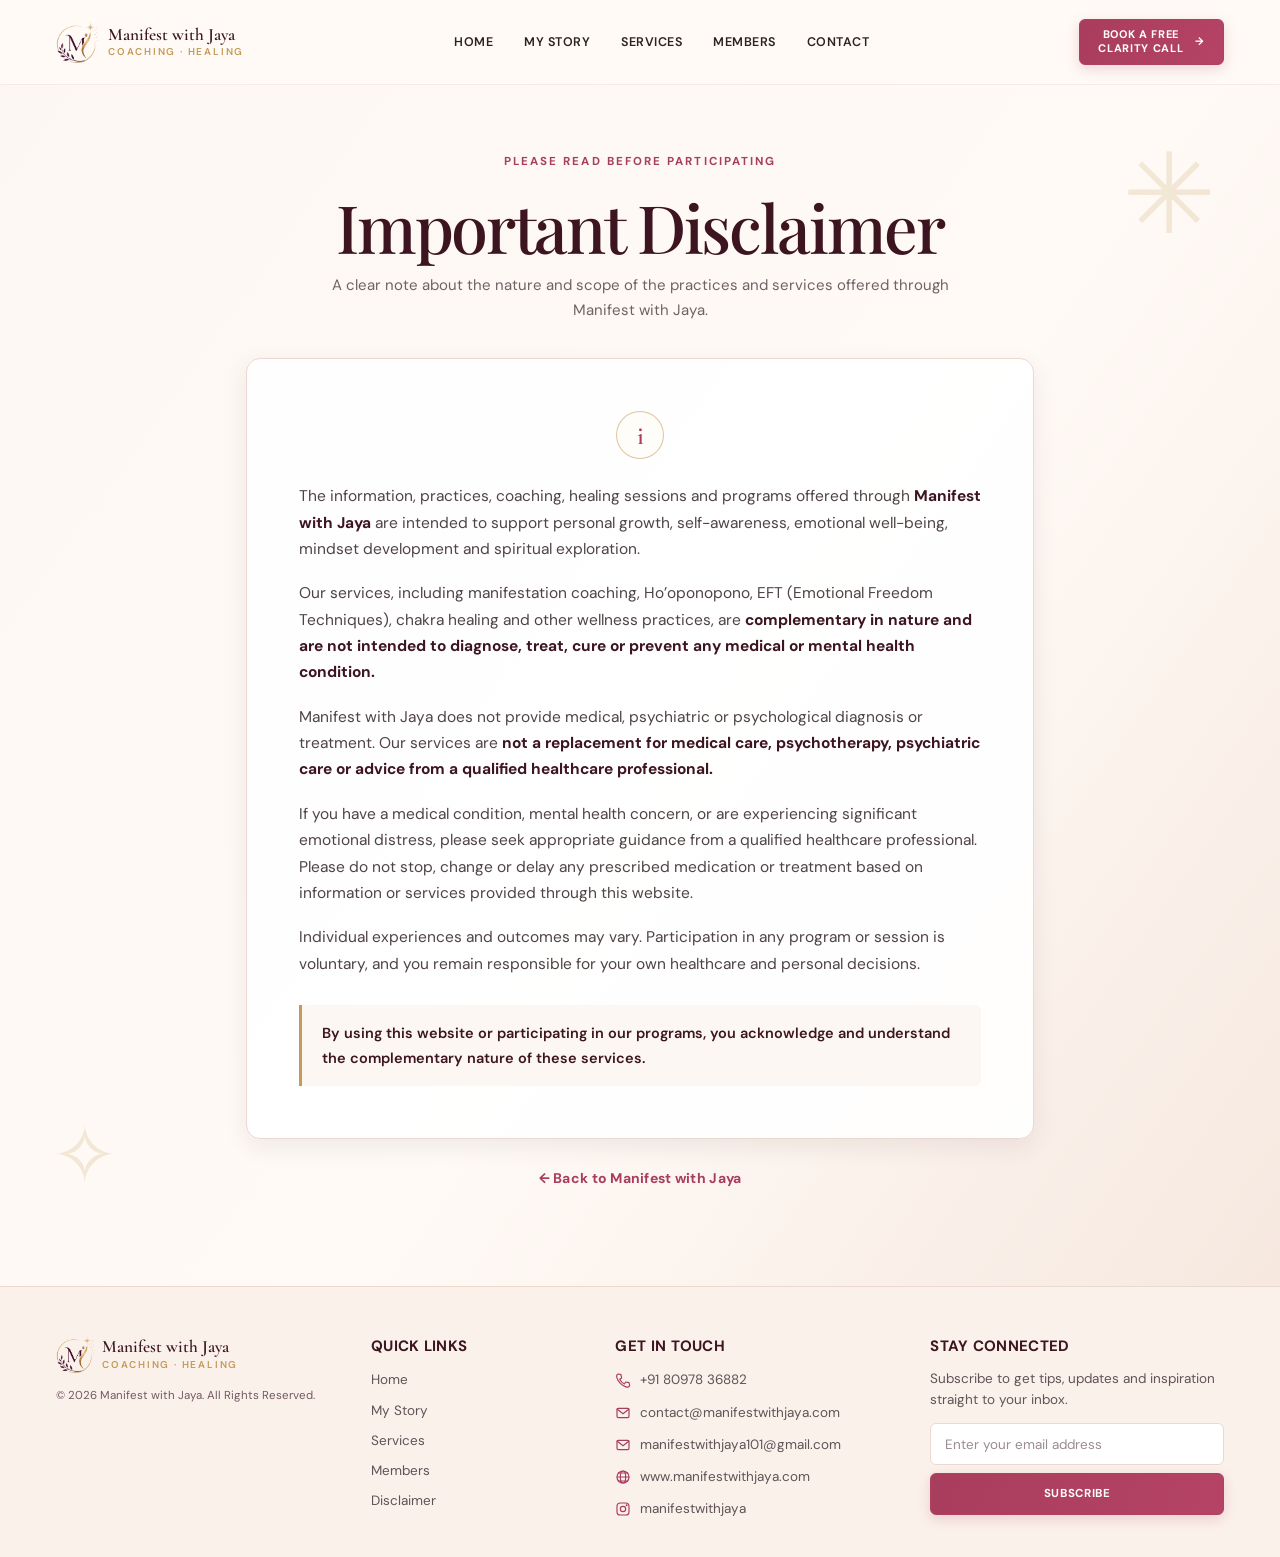
==== disclaimer.html @ cf41a4f6 "initial commit" ====
<!DOCTYPE html>
<html lang="en">
<head>
    <meta charset="UTF-8">
    <meta name="viewport" content="width=device-width, initial-scale=1">
    <meta name="theme-color" content="#a93d5d">
    <meta name="description" content="Important information about the complementary nature of coaching, healing sessions, wellness practices and programs offered through Manifest with Jaya.">
    <title>Important Disclaimer | Manifest with Jaya</title>
    <link rel="preconnect" href="https://fonts.googleapis.com">
    <link rel="preconnect" href="https://fonts.gstatic.com" crossorigin>
    <link href="https://fonts.googleapis.com/css2?family=Allura&family=Cormorant+Garamond:wght@500;600;700&family=DM+Sans:wght@400;500;600;700&family=Playfair+Display:wght@400;500;600&display=swap" rel="stylesheet">
    <link href="https://cdn.jsdelivr.net/npm/bootstrap@5.3.3/dist/css/bootstrap.min.css" rel="stylesheet">
    <link rel="stylesheet" href="./site-shared.css">
    <link rel="stylesheet" href="./disclaimer.css">
    <script src="https://cdn.jsdelivr.net/npm/bootstrap@5.3.3/dist/js/bootstrap.bundle.min.js" defer></script>
    <script src="./site-shared.js" defer></script>
</head>
<body>
    <a class="skip-link" href="#main-content">Skip to main content</a>
    <header class="site-header is-fixed" id="site-header">
        <div class="site-container header-inner">
            <a class="brand" href="index.html#home" aria-label="Manifest with Jaya — home">
                <img class="brand-logo" src="./assets/manifest-logo-mark.webp" alt="" width="42" height="42">
                <span class="brand-name">Manifest with Jaya<small>Coaching · Healing</small></span>
            </a>
            <button class="nav-toggle" type="button" aria-label="Toggle navigation" aria-expanded="false" aria-controls="site-navigation">
                <span class="nav-toggle-bar"></span>
                <span class="nav-toggle-bar"></span>
                <span class="nav-toggle-bar"></span>
            </button>
            <nav class="site-navigation" id="site-navigation" aria-label="Main navigation">
                <ul class="nav-list">
                    <li><a class="nav-link" href="index.html">Home</a></li>
                    <li><a class="nav-link" href="story.html">My Story</a></li>
                    <li><a class="nav-link" href="services.html">Services</a></li>
                    <li><a class="nav-link" href="members.html">Members</a></li>
                    <li><a class="nav-link" href="#contact">Contact</a></li>
                </ul>
            </nav>
            <button class="button button-primary header-cta" type="button" data-book="clarity">Book a free<br>clarity call <span class="cta-arrow" aria-hidden="true">→</span></button>
        </div>
    </header>

    <main id="main-content">
        <section class="disclaimer-hero" aria-labelledby="disclaimer-title">
            <div class="site-container disclaimer-layout">
                <div class="disclaimer-heading">
                    <span class="eyebrow">Please read before participating</span>
                    <h1 id="disclaimer-title">Important Disclaimer</h1>
                    <p>A clear note about the nature and scope of the practices and services offered through Manifest with Jaya.</p>
                </div>

                <article class="disclaimer-card">
                    <div class="disclaimer-mark" aria-hidden="true">i</div>
                    <p>The information, practices, coaching, healing sessions and programs offered through <strong>Manifest with Jaya</strong> are intended to support personal growth, self-awareness, emotional well-being, mindset development and spiritual exploration.</p>

                    <p>Our services, including manifestation coaching, Ho’oponopono, EFT (Emotional Freedom Techniques), chakra healing and other wellness practices, are <strong>complementary in nature and are not intended to diagnose, treat, cure or prevent any medical or mental health condition.</strong></p>

                    <p>Manifest with Jaya does not provide medical, psychiatric or psychological diagnosis or treatment. Our services are <strong>not a replacement for medical care, psychotherapy, psychiatric care or advice from a qualified healthcare professional.</strong></p>

                    <p>If you have a medical condition, mental health concern, or are experiencing significant emotional distress, please seek appropriate guidance from a qualified healthcare professional. Please do not stop, change or delay any prescribed medication or treatment based on information or services provided through this website.</p>

                    <p>Individual experiences and outcomes may vary. Participation in any program or session is voluntary, and you remain responsible for your own healthcare and personal decisions.</p>

                    <p class="disclaimer-acknowledgement">By using this website or participating in our programs, you acknowledge and understand the complementary nature of these services.</p>
                </article>

                <a class="disclaimer-back" href="index.html#home">← Back to Manifest with Jaya</a>
            </div>
            <span class="disclaimer-flourish disclaimer-flourish-one" aria-hidden="true">✳</span>
            <span class="disclaimer-flourish disclaimer-flourish-two" aria-hidden="true">✧</span>
        </section>
    </main>

    <footer class="site-footer" id="contact">
        <div class="site-container footer-grid">
            <div class="footer-brand">
                <a class="footer-logo" href="index.html#home" aria-label="Manifest with Jaya — back to home">
                    <img class="brand-logo" src="./assets/manifest-logo-mark.webp" alt="" width="42" height="42" loading="lazy">
                    <span class="brand-name">Manifest with Jaya<small>Coaching · Healing</small></span>
                </a>
                <p class="copyright">© 2026 Manifest with Jaya. All Rights Reserved.</p>
            </div>
            <nav aria-label="Footer navigation">
                <h2>Quick Links</h2>
                <ul class="footer-links">
                    <li><a href="index.html">Home</a></li>
                    <li><a href="story.html">My Story</a></li>
                    <li><a href="services.html">Services</a></li>
                    <li><a href="members.html">Members</a></li>
                    <li><a href="disclaimer.html">Disclaimer</a></li>
                </ul>
            </nav>
            <div>
                <h2>Get in Touch</h2>
                <ul class="footer-contact">
                    <li><svg class="icon" aria-hidden="true" viewBox="0 0 24 24"><path d="m5 3 4 1 1 5-3 2c2 4 3 5 7 7l2-3 5 1 1 4c-1 5-9 2-14-3S0 4 5 3Z"/></svg><a href="tel:+918097836882">+91 80978 36882</a></li>
                    <li><svg class="icon" aria-hidden="true" viewBox="0 0 24 24"><rect x="3" y="5" width="18" height="14" rx="2"/><path d="m3 6 9 7 9-7"/></svg><a href="mailto:contact@manifestwithjaya.com">contact@manifestwithjaya.com</a></li>
                    <li><svg class="icon" aria-hidden="true" viewBox="0 0 24 24"><rect x="3" y="5" width="18" height="14" rx="2"/><path d="m3 6 9 7 9-7"/></svg><a href="mailto:manifestwithjaya101@gmail.com">manifestwithjaya101@gmail.com</a></li>
                    <li><svg class="icon" aria-hidden="true" viewBox="0 0 24 24"><circle cx="12" cy="12" r="9"/><ellipse cx="12" cy="12" rx="4" ry="9"/><path d="M3 12h18M5 6h14M5 18h14"/></svg><a href="https://manifestwithjaya.com" target="_blank" rel="noopener noreferrer">www.manifestwithjaya.com</a></li>
                    <li><svg class="icon" aria-hidden="true" viewBox="0 0 24 24"><rect x="3" y="3" width="18" height="18" rx="5"/><circle cx="12" cy="12" r="4"/><path d="M17.5 6.5h.01" stroke-width="3"/></svg><a href="https://www.instagram.com/manifestwithjaya/" target="_blank" rel="noopener noreferrer">manifestwithjaya</a></li>
                </ul>
            </div>
            <div class="footer-newsletter">
                <h2>Stay Connected</h2>
                <div class="newsletter-layout">
                    <p>Subscribe to get tips, updates and inspiration straight to your inbox.</p>
                    <form class="newsletter-form" id="newsletter-form">
                        <label class="visually-hidden" for="newsletter-email">Your email address</label>
                        <input type="email" id="newsletter-email" name="email" placeholder="Enter your email address" autocomplete="email" required aria-describedby="newsletter-feedback">
                        <button class="button button-primary" type="submit">Subscribe</button>
                    </form>
                    <p class="newsletter-feedback" id="newsletter-feedback" role="status" hidden></p>
                </div>
            </div>
        </div>
    </footer>

    <!-- ================================================================
         BOOKING MODAL
         ================================================================ -->
    <div class="modal fade" id="bookingModal" tabindex="-1" aria-labelledby="booking-title" aria-hidden="true">
        <div class="modal-dialog modal-dialog-centered modal-dialog-scrollable">
            <div class="modal-content">
                <div class="modal-header">
                    <div><span class="modal-eyebrow" id="booking-eyebrow">A little clarity. A beautiful beginning.</span><h2 class="modal-title" id="booking-title">Let’s begin with a conversation.</h2></div>
                    <button type="button" class="btn-close" data-bs-dismiss="modal" aria-label="Close booking form"></button>
                </div>
                <div class="modal-body">
                    <form id="booking-form" novalidate>
                        <p class="modal-subtitle" id="booking-subtitle">A free, confidential 30-minute clarity call to explore where you are and what you’d love to change.</p>
                        <input type="hidden" id="booking-type" name="type" value="clarity">
                        <div class="row g-3">
                            <div class="col-sm-6">
                                <label for="booking-name" class="form-label">Your name <span aria-hidden="true">*</span></label>
                                <input type="text" class="form-control" id="booking-name" name="name" placeholder="Your full name" autocomplete="name" required minlength="2" maxlength="100">
                                <div class="invalid-feedback">Please enter your name.</div>
                            </div>
                            <div class="col-sm-6">
                                <label for="booking-email" class="form-label">Email address <span aria-hidden="true">*</span></label>
                                <input type="email" class="form-control" id="booking-email" name="email" placeholder="you@example.com" autocomplete="email" required>
                                <div class="invalid-feedback">Please enter a valid email address.</div>
                            </div>
                            <div class="col-sm-6">
                                <label for="booking-phone" class="form-label">Phone / WhatsApp number <span aria-hidden="true">*</span></label>
                                <input type="tel" class="form-control" id="booking-phone" name="phone" placeholder="+91 80978 36882" autocomplete="tel" required>
                                <div class="invalid-feedback">Please enter your phone or WhatsApp number.</div>
                            </div>
                            <div class="col-sm-6">
                                <label for="booking-focus" class="form-label" id="booking-focus-label">What would you like support with?</label>
                                <select class="form-select" id="booking-focus" name="focus">
                                    <option value="Finding clarity">I’m not sure yet — I’d love some clarity</option>
                                    <option value="Personal Transformation">Personal Transformation</option>
                                    <option value="Relationships">Relationships</option>
                                    <option value="Money & Abundance">Money &amp; Abundance</option>
                                    <option value="Career & Success">Career &amp; Success</option>
                                    <option value="Health & Well-being">Health &amp; Well-being</option>
                                    <option value="Mindset">Mindset</option>
                                    <option value="Personal Growth">Personal Growth</option>
                                    <option value="EFT & Emotional Healing">EFT &amp; Emotional Healing</option>
                                    <option value="Energy Healing">Energy Healing &amp; Chakra Alignment</option>
                                    <option value="Daily Magic">Daily Magic Practice</option>
                                    <option value="Group Coaching">Group Coaching</option>
                                    <option value="Community Workshop">A community or corporate workshop</option>
                                </select>
                            </div>
                            <div class="col-sm-6">
                                <label for="booking-date" class="form-label">Preferred date <span aria-hidden="true">*</span></label>
                                <input type="date" class="form-control" id="booking-date" name="date" required>
                                <div class="invalid-feedback">Choose a date from tomorrow onward.</div>
                            </div>
                            <div class="col-sm-6">
                                <label for="booking-time" class="form-label">Preferred time <span aria-hidden="true">*</span></label>
                                <select class="form-select" id="booking-time" name="time" required>
                                    <option value="">Choose a time</option>
                                    <option>10:00 AM</option><option>12:00 PM</option><option>3:00 PM</option><option>5:00 PM</option>
                                </select>
                                <div class="invalid-feedback">Please choose your preferred time.</div>
                            </div>
                            <div class="col-12">
                                <label for="booking-message" class="form-label">Anything you’d like Jaya to know? <span class="fw-normal text-muted">(optional)</span></label>
                                <textarea class="form-control" id="booking-message" name="message" rows="3" maxlength="1500" placeholder="A little about what brings you here…"></textarea>
                            </div>
                            <div class="col-12">
                                <div class="form-check">
                                    <input class="form-check-input" type="checkbox" id="booking-consent" required>
                                    <label class="form-check-label" for="booking-consent">I agree to be contacted about this session. My details will only be used for this request.</label>
                                    <div class="invalid-feedback">Please confirm that Jaya may contact you.</div>
                                </div>
                            </div>
                            <div class="col-12">
                                <button class="button button-primary w-100" id="booking-submit-btn" type="submit">
                                    <span id="booking-btn-text">Book your free clarity call</span>
                                    <span class="cta-arrow" aria-hidden="true">→</span>
                                </button>
                                <p class="form-note">Times are in <span id="booking-timezone">your local time zone</span>. Your details are sent directly to Jaya, and she will reach out to confirm your session.</p>
                            </div>
                        </div>
                    </form>
                    <div class="booking-confirmation" id="booking-confirmation" hidden>
                        <div class="booking-success-box">
                            <div class="booking-success-icon"><svg viewBox="0 0 24 24"><path d="M20 6 9 17l-5-5" fill="none" stroke="currentColor" stroke-width="2.5"/></svg></div>
                            <h3 id="confirmation-title">Your Clarity Call Request is Sent!</h3>
                            <p id="confirmation-desc">Thank you! Your details and preferred time have been delivered directly to Jaya. She will personally review your request and get back to you within 24 hours.</p>
                            <div class="booking-summary text-start" id="booking-summary"></div>
                            <div class="confirmation-actions mt-3">
                                <button class="button button-primary" type="button" data-bs-dismiss="modal">Done</button>
                                <a class="button button-outline" id="booking-email-link" href="mailto:contact@manifestwithjaya.com" target="_blank">Also send via Email</a>
                            </div>
                            <p class="form-note mt-2 text-muted" id="copy-status" role="status">A copy has also been formatted for your records.</p>
                        </div>
                    </div>
                </div>
            </div>
        </div>
    </div>

    <!-- GOOGLE FORM ENROLLMENT MODAL -->
    <div class="modal fade" id="enrollModal" tabindex="-1" aria-labelledby="enroll-title" aria-hidden="true">
        <div class="modal-dialog modal-dialog-centered google-form-modal-dialog">
            <div class="modal-content">
                <div class="modal-header">
                    <div>
                        <span class="modal-eyebrow">Join the Manifest Family</span>
                        <h2 class="modal-title" id="enroll-title">Enroll in Programs &amp; Services</h2>
                    </div>
                    <button type="button" class="btn-close" data-bs-dismiss="modal" aria-label="Close enrollment form"></button>
                </div>
                <div class="modal-body p-3">
                    <p class="modal-subtitle mb-3">Please fill out this enrollment form to register for personal coaching, healing sessions, or the Daily Magic Practice. We’ll confirm your schedule within 24 hours.</p>
                    <div class="google-form-wrap">
                        <iframe id="google-enroll-iframe" src="https://docs.google.com/forms/d/e/1FAIpQLSdt0G8eSFLJEVbIcmDz-X8t_RT97-HdyudYDa12hMGbLL1yXQ/viewform?embedded=true" width="100%" height="700" frameborder="0" marginheight="0" marginwidth="0">Loading enrollment form…</iframe>
                    </div>
                    <div class="d-flex justify-content-between align-items-center mt-3 pt-2 border-top">
                        <small class="text-muted">Form not displaying? <a href="https://docs.google.com/forms/d/1Arr4VDFaVQj_IJHUbI2P664uDbJ9dQfAyU8P4yhaeHE/viewform" target="_blank" rel="noopener noreferrer" class="text-decoration-underline" style="color:var(--primary)">Open Google Form in a new tab ↗</a></small>
                        <button class="button button-outline py-1 px-3" type="button" data-bs-dismiss="modal">Close</button>
                    </div>
                </div>
            </div>
        </div>
    </div>
</body>
</html>
---- site-shared.css ----
/* ==========================================================================
   MANIFEST WITH JAYA — UNIFIED DESIGN SYSTEM & SHARED STYLES
   ========================================================================== */

:root {
    color-scheme: light;

    /* --- BRAND COLOR PALETTE --- */
    --primary: #a93d5d;               /* Signature Rose */
    --primary-dark: #8e2d4c;          /* Deep Berry hover */
    --burgundy: #3d1520;              /* Luxury Deep Burgundy */
    --gold: #c39a56;                  /* Warm Accent Gold */
    --gold-light: #e4cda4;            /* Soft Gold Accent */
    --rose: #bf6480;                  /* Soft Rose Tint */
    --rose-light: #f5e4ea;            /* Delicate Rose Wash */
    --text: #2a2225;                  /* High-contrast readable charcoal */
    --text-light: #4f4347;            /* Medium contrast body */
    --muted: #6f6266;                 /* Secondary muted text */
    --cream: #fcf7f2;                 /* Primary warm cream */
    --blush: #fcf3f0;                 /* Soft blush background */
    --card-bg: #fffcf9;               /* Clean warm white for cards */
    --border: #f0e6df;                /* Refined neutral border */
    --border-hover: #dec4cc;          /* Rose-tinted border hover */
    --white: #ffffff;

    /* --- SHADOWS --- */
    --shadow-sm: 0 4px 14px rgba(61, 21, 32, 0.05);
    --shadow-md: 0 8px 24px rgba(61, 21, 32, 0.08);
    --shadow-lg: 0 16px 40px rgba(61, 21, 32, 0.12);

    /* --- TYPOGRAPHY --- */
    --font-body: "DM Sans", system-ui, -apple-system, sans-serif;
    --font-display: "Playfair Display", Georgia, serif;
    --font-heading: "Cormorant Garamond", Georgia, serif;
    --font-script: "Allura", cursive;

    /* --- SIZING & SPACING --- */
    --container-max: 1240px;
    --container-pad: clamp(16px, 3.5vw, 36px);
    --header-h: 84px;
    --header-h-mobile: 68px;
    --radius-sm: 6px;
    --radius-md: 10px;
    --radius-lg: 14px;
    --radius-pill: 9999px;

    /* Bootstrap variable bridges */
    --bs-primary: #a93d5d;
    --bs-body-font-family: var(--font-body);
    --bs-body-color: var(--text);
}

/* ==========================================================================
   01. RESET & BASE
   ========================================================================== */
*, *::before, *::after {
    box-sizing: border-box;
}

html {
    scroll-behavior: smooth;
    scroll-padding-top: calc(var(--header-h) + 12px);
    -webkit-text-size-adjust: 100%;
}

body {
    margin: 0;
    color: var(--text);
    background-color: #fff;
    font-family: var(--font-body);
    font-size: 15px;
    line-height: 1.65;
    -webkit-font-smoothing: antialiased;
    -moz-osx-font-smoothing: grayscale;
}

img {
    display: block;
    max-width: 100%;
    height: auto;
}

svg {
    vertical-align: middle;
}

a {
    color: inherit;
    text-decoration: none;
    transition: color 0.2s ease, opacity 0.2s ease;
}

button, input, select, textarea {
    font: inherit;
    color: inherit;
}

button {
    background: none;
    border: none;
    cursor: pointer;
    touch-action: manipulation;
}

h1, h2, h3, h4, h5, h6, p {
    margin-top: 0;
}

p {
    margin-bottom: 1rem;
}

::selection {
    background: #edccda;
    color: var(--burgundy);
}

:focus-visible {
    outline: 2px solid var(--gold);
    outline-offset: 3px;
}

/* ==========================================================================
   02. CONTAINER & LAYOUT SYSTEM
   ========================================================================== */
.site-wrap {
    width: 100%;
    overflow: clip;
}

.site-container,
.page-wrap,
.reference-container {
    width: 100%;
    max-width: var(--container-max);
    margin-inline: auto;
    padding-inline: var(--container-pad);
}

.skip-link {
    position: fixed;
    z-index: 3000;
    top: -70px;
    left: 16px;
    padding: 10px 18px;
    background: var(--primary);
    color: #fff;
    border-radius: var(--radius-sm);
    font-size: 14px;
    font-weight: 600;
    transition: top 0.2s ease;
}

.skip-link:focus {
    top: 14px;
}

.visually-hidden {
    position: absolute;
    width: 1px;
    height: 1px;
    padding: 0;
    margin: -1px;
    overflow: hidden;
    clip: rect(0, 0, 0, 0);
    white-space: nowrap;
    border: 0;
}

/* ==========================================================================
   03. TYPOGRAPHY & SECTION HEADERS
   ========================================================================== */
.eyebrow {
    display: inline-block;
    color: var(--primary);
    font-size: 0.72rem;
    font-weight: 700;
    letter-spacing: 0.18em;
    text-transform: uppercase;
    margin-bottom: 8px;
}

.script-text {
    font-family: var(--font-script);
    color: var(--rose);
    font-weight: 400;
}

.section-heading {
    text-align: center;
    position: relative;
    max-width: 760px;
    margin: 0 auto 36px;
}

.section-heading h2 {
    margin: 0;
    color: var(--burgundy);
    font-family: var(--font-heading);
    font-size: clamp(1.85rem, 3.2vw, 2.65rem);
    font-weight: 600;
    line-height: 1.16;
    letter-spacing: 0.025em;
    text-transform: uppercase;
}

.section-heading p {
    margin: 10px auto 0;
    color: var(--muted);
    font-size: 15px;
    max-width: 580px;
}

/* Lotus and sparkle ornament beneath headings */
.section-ornament {
    display: flex;
    height: 18px;
    align-items: center;
    justify-content: center;
    gap: 8px;
    margin-top: 12px;
    color: var(--gold);
}

.section-ornament::before,
.section-ornament::after {
    content: "";
    width: clamp(28px, 4.5vw, 54px);
    height: 1px;
    background: linear-gradient(90deg, transparent, var(--gold));
}

.section-ornament::after {
    transform: rotate(180deg);
}

.section-ornament .icon {
    width: 18px;
    height: 16px;
    stroke-width: 1.4;
    color: var(--gold);
}

/* Icons */
.icon {
    display: inline-block;
    width: 20px;
    height: 20px;
    flex-shrink: 0;
    fill: none;
    stroke: currentColor;
    stroke-width: 1.65;
    stroke-linecap: round;
    stroke-linejoin: round;
}

/* Dot separator */
.gold-dot {
    display: inline-block;
    margin-inline: 4px;
    color: var(--gold);
    font-size: 0.85em;
}

/* ==========================================================================
   04. BUTTON SYSTEM
   ========================================================================== */
.button {
    display: inline-flex;
    align-items: center;
    justify-content: center;
    gap: 8px;
    min-height: 46px;
    padding: 10px 22px;
    border: 1px solid transparent;
    border-radius: var(--radius-sm);
    font-family: var(--font-body);
    font-size: 12px;
    font-weight: 700;
    letter-spacing: 0.06em;
    line-height: 1.25;
    text-align: center;
    text-transform: uppercase;
    white-space: nowrap;
    cursor: pointer;
    transition: background 0.22s ease, color 0.22s ease, border-color 0.22s ease, box-shadow 0.22s ease, transform 0.22s ease;
}

.button .icon {
    width: 15px;
    height: 15px;
    stroke-width: 2;
}

.button:hover {
    transform: translateY(-2px);
}

.button:active {
    transform: translateY(0);
}

.button:disabled {
    opacity: 0.55;
    cursor: not-allowed;
    transform: none;
}

.button-primary {
    color: #fff;
    background: linear-gradient(110deg, #a93d5d, #b54366);
    border-color: #ad4260;
    box-shadow: 0 4px 14px rgba(169, 61, 93, 0.2);
}

.button-primary:hover {
    color: #fff;
    background: var(--primary-dark);
    border-color: var(--primary-dark);
    box-shadow: 0 7px 22px rgba(169, 61, 93, 0.3);
}

.button-outline {
    color: var(--burgundy);
    background: rgba(255, 255, 255, 0.7);
    border-color: #d9c7c5;
    backdrop-filter: blur(4px);
}

.button-outline:hover {
    background: #fff;
    color: var(--primary);
    border-color: var(--primary);
    box-shadow: var(--shadow-sm);
}

.button-white {
    background: #fffaf4;
    color: var(--primary);
    border-color: #f1ded3;
    box-shadow: var(--shadow-sm);
}

.button-white:hover {
    background: #ffffff;
    color: var(--primary-dark);
    border-color: #e8d0c2;
    box-shadow: var(--shadow-md);
}

.button-light {
    background: #fff;
    color: var(--primary);
    border-color: #fff;
    font-weight: 700;
}

.button-light:hover {
    background: var(--cream);
    color: var(--primary-dark);
}

/* ==========================================================================
   05. UNIFIED HEADER & NAVIGATION
   ========================================================================== */
.site-header {
    position: absolute;
    z-index: 1000;
    inset: 0 0 auto 0;
    background: rgba(255, 250, 246, 0.95);
    border-bottom: 1px solid rgba(61, 21, 32, 0.06);
    transition: background 0.25s ease, box-shadow 0.25s ease, backdrop-filter 0.25s ease;
}

.site-header.is-scrolled {
    position: fixed;
    top: 0;
    background: rgba(255, 250, 246, 0.96);
    backdrop-filter: blur(14px);
    -webkit-backdrop-filter: blur(14px);
    box-shadow: 0 8px 24px rgba(61, 21, 32, 0.08);
    animation: headerDrop 0.28s ease both;
}

@keyframes headerDrop {
    from { opacity: 0.7; transform: translateY(-8px); }
    to { opacity: 1; transform: translateY(0); }
}

.header-inner {
    display: flex;
    min-height: var(--header-h);
    align-items: center;
    justify-content: space-between;
    gap: clamp(14px, 2vw, 28px);
}

/* Brand logo & typography */
.brand {
    display: inline-flex;
    align-items: center;
    gap: 10px;
    flex-shrink: 0;
    color: var(--burgundy);
}

.brand-logo {
    display: block;
    width: 42px;
    height: 42px;
    flex-shrink: 0;
    object-fit: contain;
}

.brand-name {
    display: block;
    color: var(--burgundy);
    font-family: var(--font-heading);
    font-size: clamp(1.08rem, 1.28vw, 1.32rem);
    font-weight: 600;
    line-height: 1.05;
    white-space: nowrap;
}

.brand-name small {
    display: block;
    margin-top: 3px;
    color: var(--gold);
    font-family: var(--font-body);
    font-size: 0.62rem;
    font-weight: 600;
    letter-spacing: 0.18em;
    text-transform: uppercase;
}

/* Desktop Navigation */
.site-navigation {
    display: flex;
    align-items: center;
    justify-content: center;
    flex: 1 1 auto;
    margin: 0;
}

.site-navigation .nav-list {
    display: flex;
    align-items: center;
    justify-content: center;
    gap: clamp(12px, 1.8vw, 26px);
    list-style: none;
    padding: 0;
    margin: 0;
}

.site-navigation .nav-link,
.site-navigation .nav-link-custom,
.site-navigation a {
    position: relative;
    display: inline-block;
    padding: 8px 4px;
    color: var(--text);
    font-family: var(--font-body);
    font-size: 12.5px;
    font-weight: 600;
    letter-spacing: 0.04em;
    text-transform: uppercase;
    white-space: nowrap;
    transition: color 0.2s ease;
}

.site-navigation .nav-link::after,
.site-navigation .nav-link-custom::after,
.site-navigation a::after {
    position: absolute;
    right: 0;
    bottom: 2px;
    left: 0;
    height: 1.5px;
    background: var(--primary);
    content: "";
    transform: scaleX(0);
    transform-origin: left;
    transition: transform 0.22s ease;
}

.site-navigation .nav-link:hover,
.site-navigation .nav-link.active,
.site-navigation a:hover,
.site-navigation a[aria-current="page"] {
    color: var(--primary);
}

.site-navigation .nav-link:hover::after,
.site-navigation .nav-link.active::after,
.site-navigation a:hover::after,
.site-navigation a[aria-current="page"]::after {
    transform: scaleX(1);
}

/* Header CTA */
.header-cta,
.nav-book {
    flex-shrink: 0;
    min-height: 44px;
    padding: 8px 18px;
    font-size: 11px;
    line-height: 1.25;
    border-radius: var(--radius-sm);
    text-align: center;
}

.header-cta .cta-arrow {
    display: inline-block;
    margin-left: 4px;
    transition: transform 0.2s ease;
}

.header-cta:hover .cta-arrow {
    transform: translateX(3px);
}

/* Hamburger toggle */
.nav-toggle,
.navbar-toggler {
    display: none;
    width: 44px;
    height: 44px;
    padding: 9px;
    flex-direction: column;
    justify-content: center;
    align-items: center;
    gap: 5px;
    border: 1px solid var(--border);
    border-radius: var(--radius-sm);
    background: #fff;
    color: var(--primary);
    cursor: pointer;
    box-shadow: none !important;
}

.nav-toggle-bar,
.nav-toggle span {
    display: block;
    width: 22px;
    height: 2px;
    background-color: var(--burgundy);
    border-radius: 2px;
    transition: transform 0.25s ease, opacity 0.25s ease;
}

.nav-toggle[aria-expanded="true"] .nav-toggle-bar:nth-child(1),
.nav-toggle[aria-expanded="true"] span:nth-child(1) {
    transform: translateY(7px) rotate(45deg);
}

.nav-toggle[aria-expanded="true"] .nav-toggle-bar:nth-child(2),
.nav-toggle[aria-expanded="true"] span:nth-child(2) {
    opacity: 0;
}

.nav-toggle[aria-expanded="true"] .nav-toggle-bar:nth-child(3),
.nav-toggle[aria-expanded="true"] span:nth-child(3) {
    transform: translateY(-7px) rotate(-45deg);
}

/* ==========================================================================
   06. UNIFIED FOOTER
   ========================================================================== */
.site-footer {
    padding: 48px 0 36px;
    background: #fbf1eb;
    border-top: 1px solid #ebd9d0;
    font-size: 13.5px;
    line-height: 1.65;
}

.footer-grid {
    display: grid;
    grid-template-columns: 1.15fr 0.85fr 1.15fr 1.25fr;
    gap: clamp(24px, 3.5vw, 48px);
    align-items: start;
}

.footer-grid > * {
    min-width: 0;
}

.footer-brand {
    display: flex;
    flex-direction: column;
}

.footer-logo {
    display: inline-flex;
    align-items: center;
    gap: 8px;
    color: var(--burgundy);
}

.footer-logo .brand-logo {
    width: 38px;
    height: 38px;
}

.footer-brand .copyright {
    margin: 14px 0 0;
    color: #725963;
    font-size: 11.5px;
}

.site-footer h2 {
    margin: 2px 0 14px;
    color: var(--burgundy);
    font-family: var(--font-body);
    font-size: 15px;
    font-weight: 700;
    letter-spacing: 0.02em;
    text-transform: uppercase;
}

.footer-links {
    display: grid;
    gap: 8px;
    padding: 0;
    margin: 0;
    list-style: none;
}

.footer-links a {
    color: #615257;
    font-size: 13.5px;
    transition: color 0.2s ease, transform 0.2s ease;
}

.footer-links a:hover {
    color: var(--primary);
    text-decoration: underline;
    text-underline-offset: 3px;
}

.footer-contact {
    display: grid;
    gap: 10px;
    padding: 0;
    margin: 0;
    list-style: none;
}

.footer-contact li {
    display: flex;
    align-items: flex-start;
    gap: 9px;
    color: #615257;
    font-size: 13.5px;
}

.footer-contact .icon {
    width: 16px;
    height: 16px;
    flex-shrink: 0;
    margin-top: 3px;
    color: var(--primary);
    stroke-width: 1.75;
}

.footer-contact a {
    color: #615257;
    overflow-wrap: anywhere;
}

.footer-contact a:hover {
    color: var(--primary);
    text-decoration: underline;
    text-underline-offset: 3px;
}

.footer-newsletter p {
    margin: 0 0 12px;
    color: #615257;
    font-size: 13.5px;
    line-height: 1.55;
}

.newsletter-form {
    display: flex;
    flex-direction: column;
    gap: 8px;
}

.newsletter-form input {
    width: 100%;
    height: 42px;
    padding: 8px 14px;
    border: 1px solid #ebd9d0;
    border-radius: var(--radius-sm);
    color: var(--text);
    background: #fff;
    font-size: 13.5px;
    outline-offset: 1px;
    transition: border-color 0.2s ease, box-shadow 0.2s ease;
}

.newsletter-form input:focus {
    border-color: var(--primary);
    box-shadow: 0 0 0 3px rgba(169, 61, 93, 0.12);
}

.newsletter-form input::placeholder {
    color: #9c8b8f;
}

.newsletter-form .button {
    width: 100%;
    min-height: 42px;
    font-size: 11.5px;
}

.newsletter-feedback {
    margin-top: 8px;
    font-size: 12px;
    color: var(--burgundy);
    line-height: 1.5;
}

.newsletter-feedback a {
    color: var(--primary);
    font-weight: 600;
    text-decoration: underline;
}

/* ==========================================================================
   07. RESPONSIVE BREAKPOINTS (HEADER & FOOTER)
   ========================================================================== */
@media (max-width: 991.98px) {
    .site-header {
        position: sticky;
        top: 0;
        inset: 0 0 auto 0;
    }

    .site-header.is-scrolled {
        position: sticky;
    }

    .header-inner {
        min-height: var(--header-h-mobile);
        gap: 12px;
    }

    .brand-name {
        font-size: 1.05rem;
    }

    .brand-name small {
        font-size: 0.52rem;
    }

    .nav-toggle,
    .navbar-toggler {
        display: flex;
        margin-left: auto;
    }

    .header-cta,
    .nav-book {
        padding: 6px 12px;
        min-height: 38px;
        font-size: 10px;
        line-height: 1.2;
    }

    .site-navigation,
    .main-navigation {
        position: absolute;
        top: 100%;
        right: 0;
        left: 0;
        display: none;
        flex-direction: column;
        padding: 14px 24px 20px;
        background: #fffaf6;
        border-bottom: 1px solid var(--border);
        box-shadow: 0 16px 30px rgba(61, 21, 32, 0.1);
    }

    .site-navigation.is-open,
    .main-navigation.show {
        display: flex;
    }

    .site-navigation .nav-list {
        flex-direction: column;
        align-items: stretch;
        gap: 0;
        width: 100%;
    }

    .site-navigation .nav-link,
    .site-navigation .nav-link-custom,
    .site-navigation a {
        display: block;
        padding: 12px 4px;
        border-bottom: 1px solid #f3e9e4;
        font-size: 13px;
    }

    .site-navigation .nav-link::after,
    .site-navigation .nav-link-custom::after,
    .site-navigation a::after {
        display: none;
    }

    .footer-grid {
        grid-template-columns: repeat(2, minmax(0, 1fr));
        gap: 32px 24px;
    }

    .footer-newsletter {
        grid-column: 1 / -1;
        border-top: 1px solid #ebd9d0;
        padding-top: 24px;
    }

    .footer-newsletter .newsletter-layout {
        display: grid;
        grid-template-columns: 1fr 1fr;
        gap: 20px;
        align-items: center;
    }

    .footer-newsletter .newsletter-layout p {
        margin: 0;
    }
}

@media (max-width: 575.98px) {
    :root {
        --container-pad: 16px;
    }

    .brand-logo {
        width: 34px;
        height: 34px;
    }

    .brand-name {
        font-size: 0.94rem;
    }

    .brand-name small {
        font-size: 0.46rem;
    }

    .header-cta,
    .nav-book {
        min-height: 36px;
        padding: 6px 10px;
        font-size: 9.5px;
    }

    .footer-grid {
        grid-template-columns: 1fr;
        gap: 24px;
    }

    .footer-newsletter .newsletter-layout {
        grid-template-columns: 1fr;
        gap: 12px;
    }

    .section-heading {
        margin-bottom: 28px;
    }

    .section-heading h2 {
        font-size: 1.7rem;
    }
}

/* ==========================================================================
   08. ACCESSIBILITY & MOTION PREFERENCES
   ========================================================================== */
@media (prefers-reduced-motion: reduce) {
    html {
        scroll-behavior: auto;
    }

    *, *::before, *::after {
        animation-duration: 0.01ms !important;
        animation-iteration-count: 1 !important;
        transition-duration: 0.01ms !important;
    }
}

/* ==========================================================================
   09. SHARED MODALS & FORMS (Booking & Enrollment)
   ========================================================================== */
.modal-content {
    border: 1px solid #ead6dc;
    border-radius: 16px;
    background: #fffaf7;
    box-shadow: 0 24px 90px rgba(45, 15, 27, 0.2);
    overflow: hidden;
}

.modal-header {
    border-bottom: 1px solid var(--border);
    padding: 22px 26px 18px;
    align-items: flex-start;
}

.modal-title {
    font-family: var(--font-heading);
    font-size: clamp(24px, 3.2vw, 30px);
    font-weight: 600;
    line-height: 1.15;
    color: var(--burgundy);
}

.modal-eyebrow {
    display: block;
    margin-bottom: 6px;
    font-size: 11px;
    font-weight: 700;
    letter-spacing: 0.16em;
    color: var(--primary);
    text-transform: uppercase;
}

.modal-header .btn-close {
    margin-top: 2px;
    padding: 8px;
    flex-shrink: 0;
}

.modal-body {
    padding: 24px 26px 28px;
}

.modal-subtitle {
    color: var(--muted);
    margin-bottom: 20px;
    font-size: 14px;
    line-height: 1.55;
}

.form-label {
    font-size: 13px;
    font-weight: 600;
    color: var(--burgundy);
    margin-bottom: 5px;
}

.form-control,
.form-select {
    min-height: 44px;
    font-size: 14px;
    border-color: #e2d3ce;
    background-color: #fff;
    border-radius: var(--radius-sm);
    padding: 9px 13px;
}

.form-control:focus,
.form-select:focus {
    border-color: var(--primary);
    box-shadow: 0 0 0 3px rgba(169, 61, 93, 0.12);
}

.form-check-input:checked {
    background-color: var(--primary);
    border-color: var(--primary);
}

.form-check-input:focus {
    border-color: var(--primary);
    box-shadow: 0 0 0 3px rgba(169, 61, 93, 0.12);
}

.form-check-label {
    font-size: 12px;
    color: var(--muted);
    line-height: 1.45;
}

.form-note {
    color: var(--muted);
    font-size: 12px;
    margin: 10px 0 0;
    line-height: 1.45;
}

.booking-confirmation {
    text-align: center;
}

.booking-summary {
    padding: 16px;
    border-radius: var(--radius-sm);
    background: #f8eee8;
    color: var(--burgundy);
    white-space: pre-line;
    text-align: left;
    font-size: 13.5px;
    line-height: 1.6;
}

.confirmation-actions {
    display: flex;
    justify-content: center;
    flex-wrap: wrap;
    gap: 12px;
    margin-top: 20px;
}

.booking-success-box {
    text-align: center;
    padding: 24px 16px;
}

.booking-success-icon {
    width: 64px;
    height: 64px;
    margin: 0 auto 16px;
    border-radius: 50%;
    background: linear-gradient(135deg, #e8f5e9, #c8e6c9);
    color: #2e7d32;
    display: flex;
    align-items: center;
    justify-content: center;
    box-shadow: 0 4px 14px rgba(46, 125, 50, 0.15);
}

.booking-success-icon svg {
    width: 32px;
    height: 32px;
    stroke: currentColor;
    stroke-width: 2.5;
}

/* Google Form Modal & Embed */
.google-form-modal-dialog {
    max-width: 780px;
}

.google-form-wrap {
    position: relative;
    width: 100%;
    min-height: 580px;
    max-height: 75vh;
    overflow-y: auto;
    border-radius: var(--radius-sm);
    border: 1px solid var(--border);
    background: #fff;
    -webkit-overflow-scrolling: touch;
}

.google-form-wrap iframe {
    display: block;
    width: 100%;
    min-height: 680px;
    border: none;
}
---- disclaimer.css ----
/* ==========================================================================
   MANIFEST WITH JAYA — IMPORTANT DISCLAIMER PAGE SPECIFIC STYLES
   (Inherits base tokens, header, navigation, and footer from site-shared.css)
   ========================================================================== */

.disclaimer-hero {
    position: relative;
    overflow: hidden;
    padding-top: calc(var(--header-h) + clamp(36px, 5vw, 64px));
    padding-bottom: clamp(64px, 8vw, 96px);
    background: linear-gradient(125deg, #fcf7f2 0%, #fffaf6 58%, #f6e8df 100%);
}

.disclaimer-layout {
    position: relative;
    z-index: 1;
    max-width: 860px;
    margin-inline: auto;
}

.disclaimer-heading {
    margin-bottom: 36px;
    text-align: center;
}

.disclaimer-heading h1 {
    margin: 12px 0 10px;
    color: var(--burgundy);
    font-family: var(--font-display);
    font-size: clamp(2.8rem, 5.2vw, 4.2rem);
    font-weight: 500;
    line-height: 1.08;
    letter-spacing: -0.035em;
}

.disclaimer-heading > p {
    max-width: 620px;
    margin: 0 auto;
    color: var(--muted);
    font-size: 15px;
}

.disclaimer-card {
    position: relative;
    padding: clamp(28px, 5vw, 52px);
    border: 1px solid #ebd8d0;
    border-radius: var(--radius-lg);
    background: rgba(255, 255, 255, 0.92);
    box-shadow: var(--shadow-md);
}

.disclaimer-mark {
    display: grid;
    width: 48px;
    height: 48px;
    place-items: center;
    margin: 0 auto 24px;
    border: 1px solid rgba(195, 154, 86, 0.55);
    border-radius: 50%;
    color: var(--primary);
    font-family: var(--font-heading);
    font-size: 1.6rem;
    font-weight: 600;
    line-height: 1;
    background: #fffdfa;
}

.disclaimer-card p {
    margin: 0 0 18px;
    color: var(--text-light);
    font-size: 15.5px;
    line-height: 1.7;
}

.disclaimer-card strong {
    color: var(--burgundy);
}

.disclaimer-card .disclaimer-acknowledgement {
    margin: 28px 0 0;
    padding: 16px 20px;
    border-left: 3px solid var(--gold);
    color: var(--burgundy);
    background: var(--cream);
    border-radius: 0 var(--radius-sm) var(--radius-sm) 0;
    font-weight: 600;
    font-size: 14.5px;
}

.disclaimer-back {
    display: table;
    margin: 28px auto 0;
    color: var(--primary);
    font-size: 14px;
    font-weight: 700;
    letter-spacing: 0.02em;
    transition: color 0.2s ease, transform 0.2s ease;
}

.disclaimer-back:hover {
    color: var(--primary-dark);
    text-decoration: underline;
    text-underline-offset: 3px;
    transform: translateX(-3px);
}

.disclaimer-flourish {
    position: absolute;
    color: rgba(195, 154, 86, 0.2);
    pointer-events: none;
}

.disclaimer-flourish-one {
    top: 8%;
    right: 5%;
    font-size: 7rem;
}

.disclaimer-flourish-two {
    bottom: 5%;
    left: 4%;
    font-size: 5rem;
}

@media (max-width: 767.98px) {
    .disclaimer-hero {
        padding-top: calc(var(--header-h-mobile) + 28px);
        padding-bottom: 56px;
    }

    .disclaimer-heading {
        margin-bottom: 24px;
    }

    .disclaimer-flourish-one { top: 2%; right: 1%; font-size: 4rem; }
    .disclaimer-flourish-two { bottom: 2%; left: 2%; font-size: 3rem; }
}

@media (max-width: 480px) {
    .disclaimer-card {
        padding: 24px 18px;
    }
}
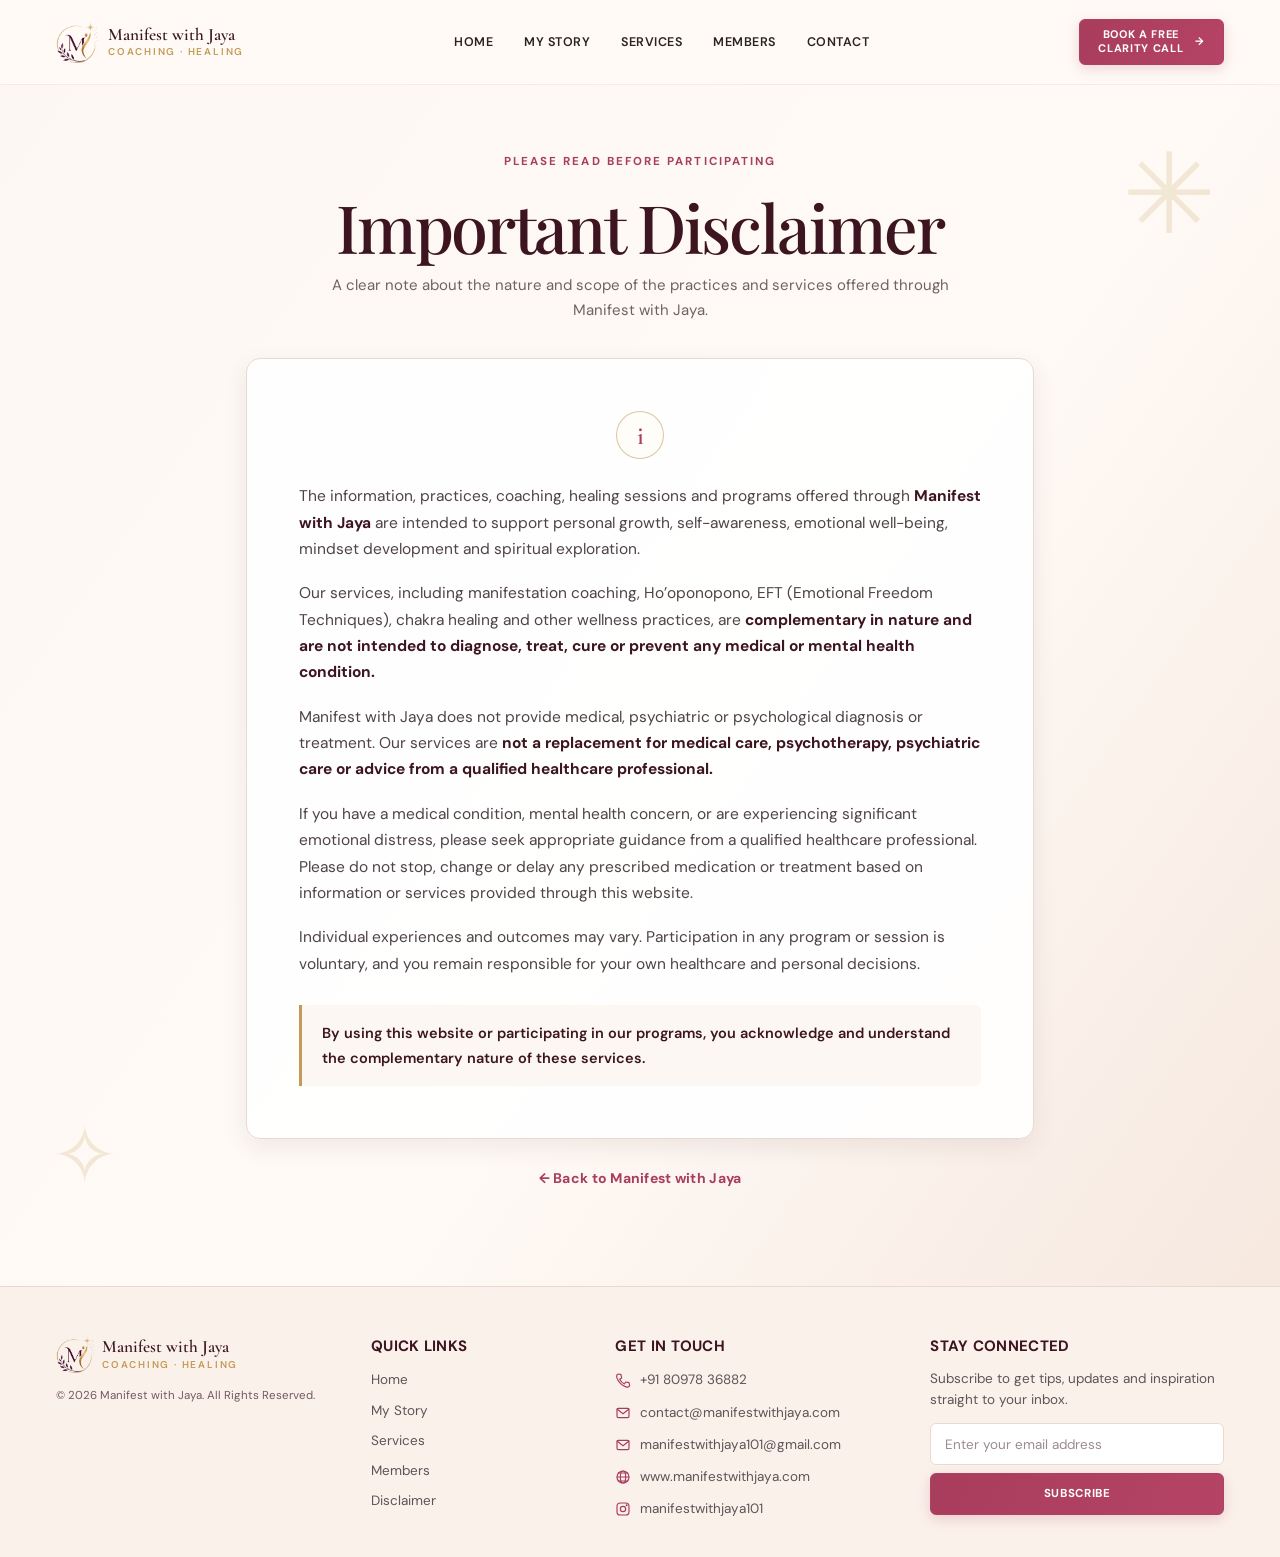
==== commit 9c2e7051: "Few changes on portal" ====
--- a/disclaimer.html
+++ b/disclaimer.html
@@ -98,7 +98,7 @@
                     <li><svg class="icon" aria-hidden="true" viewBox="0 0 24 24"><rect x="3" y="5" width="18" height="14" rx="2"/><path d="m3 6 9 7 9-7"/></svg><a href="mailto:contact@manifestwithjaya.com">contact@manifestwithjaya.com</a></li>
                     <li><svg class="icon" aria-hidden="true" viewBox="0 0 24 24"><rect x="3" y="5" width="18" height="14" rx="2"/><path d="m3 6 9 7 9-7"/></svg><a href="mailto:manifestwithjaya101@gmail.com">manifestwithjaya101@gmail.com</a></li>
                     <li><svg class="icon" aria-hidden="true" viewBox="0 0 24 24"><circle cx="12" cy="12" r="9"/><ellipse cx="12" cy="12" rx="4" ry="9"/><path d="M3 12h18M5 6h14M5 18h14"/></svg><a href="https://manifestwithjaya.com" target="_blank" rel="noopener noreferrer">www.manifestwithjaya.com</a></li>
-                    <li><svg class="icon" aria-hidden="true" viewBox="0 0 24 24"><rect x="3" y="3" width="18" height="18" rx="5"/><circle cx="12" cy="12" r="4"/><path d="M17.5 6.5h.01" stroke-width="3"/></svg><a href="https://www.instagram.com/manifestwithjaya/" target="_blank" rel="noopener noreferrer">manifestwithjaya</a></li>
+                    <li><svg class="icon" aria-hidden="true" viewBox="0 0 24 24"><rect x="3" y="3" width="18" height="18" rx="5"/><circle cx="12" cy="12" r="4"/><path d="M17.5 6.5h.01" stroke-width="3"/></svg><a href="https://www.instagram.com/manifestwithjaya101/" target="_blank" rel="noopener noreferrer">manifestwithjaya101</a></li>
                 </ul>
             </div>
             <div class="footer-newsletter">
@@ -159,7 +159,7 @@
                                     <option value="Personal Growth">Personal Growth</option>
                                     <option value="EFT & Emotional Healing">EFT &amp; Emotional Healing</option>
                                     <option value="Energy Healing">Energy Healing &amp; Chakra Alignment</option>
-                                    <option value="Daily Magic">Daily Magic Practice</option>
+                                    <option value="Daily Magic">Daily Magic with Jaya (DMJ)</option>
                                     <option value="Group Coaching">Group Coaching</option>
                                     <option value="Community Workshop">A community or corporate workshop</option>
                                 </select>
@@ -227,7 +227,7 @@
                     <button type="button" class="btn-close" data-bs-dismiss="modal" aria-label="Close enrollment form"></button>
                 </div>
                 <div class="modal-body p-3">
-                    <p class="modal-subtitle mb-3">Please fill out this enrollment form to register for personal coaching, healing sessions, or the Daily Magic Practice. We’ll confirm your schedule within 24 hours.</p>
+                    <p class="modal-subtitle mb-3">Please fill out this enrollment form to register for personal coaching, healing sessions, or Daily Magic with Jaya (DMJ). We’ll confirm your schedule within 24 hours.</p>
                     <div class="google-form-wrap">
                         <iframe id="google-enroll-iframe" src="https://docs.google.com/forms/d/e/1FAIpQLSdt0G8eSFLJEVbIcmDz-X8t_RT97-HdyudYDa12hMGbLL1yXQ/viewform?embedded=true" width="100%" height="700" frameborder="0" marginheight="0" marginwidth="0">Loading enrollment form…</iframe>
                     </div>
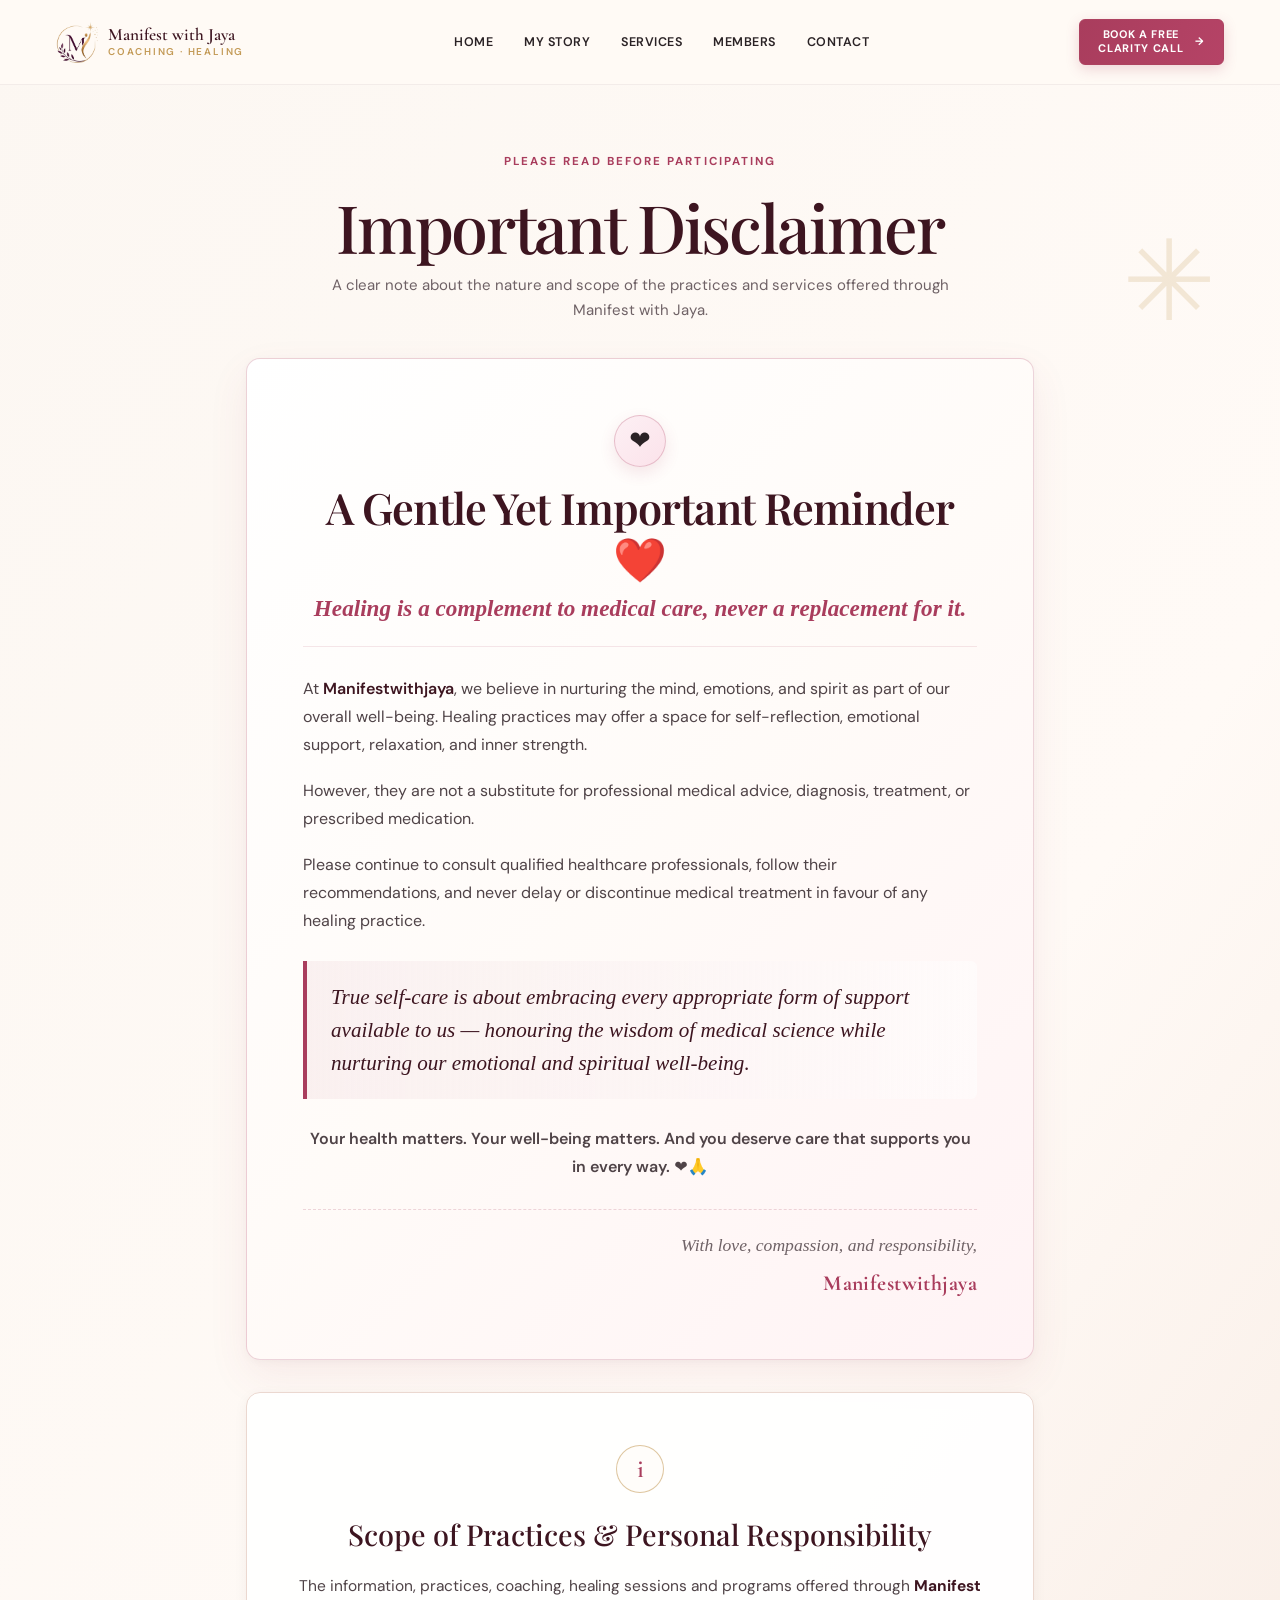
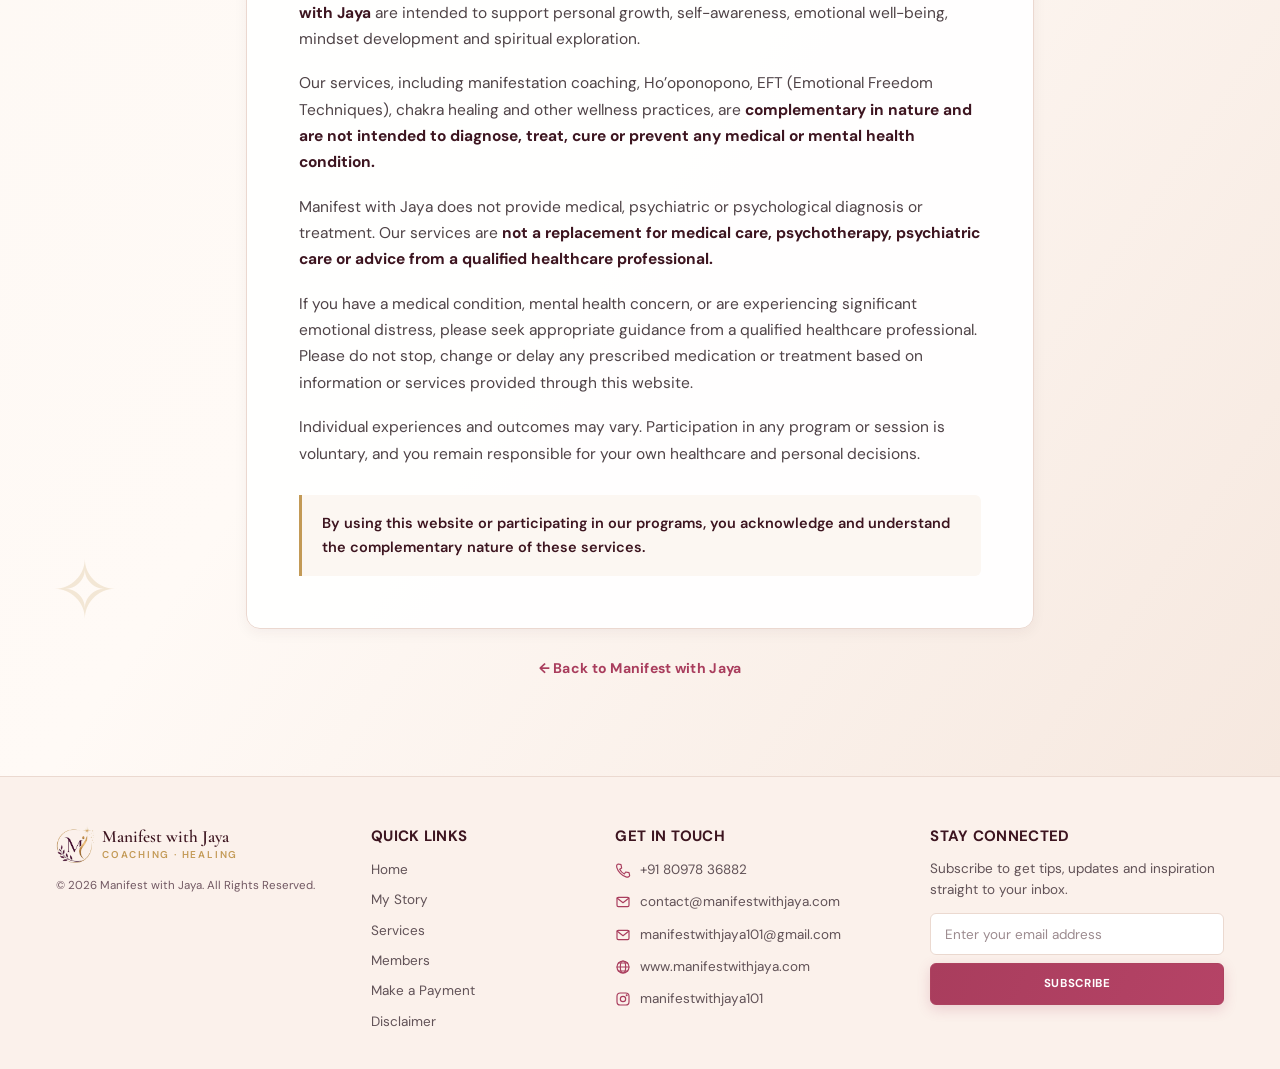
==== commit fb1306d0: "testimonials & my story image updates" ====
--- a/disclaimer.html
+++ b/disclaimer.html
@@ -50,8 +50,37 @@
                     <p>A clear note about the nature and scope of the practices and services offered through Manifest with Jaya.</p>
                 </div>
 
-                <article class="disclaimer-card">
+                <!-- A GENTLE YET IMPORTANT REMINDER FEATURED CARD -->
+                <article class="gentle-reminder-card" aria-labelledby="gentle-reminder-heading">
+                    <div class="gentle-reminder-header">
+                        <div class="gentle-reminder-heart-badge" aria-hidden="true">❤️</div>
+                        <h2 id="gentle-reminder-heading" class="gentle-reminder-title">A Gentle Yet Important Reminder ❤️</h2>
+                        <p class="gentle-reminder-tagline"><em>Healing is a complement to medical care, never a replacement for it.</em></p>
+                    </div>
+
+                    <div class="gentle-reminder-body">
+                        <p>At <strong>Manifestwithjaya</strong>, we believe in nurturing the mind, emotions, and spirit as part of our overall well-being. Healing practices may offer a space for self-reflection, emotional support, relaxation, and inner strength.</p>
+
+                        <p>However, they are not a substitute for professional medical advice, diagnosis, treatment, or prescribed medication.</p>
+
+                        <p>Please continue to consult qualified healthcare professionals, follow their recommendations, and never delay or discontinue medical treatment in favour of any healing practice.</p>
+
+                        <blockquote class="gentle-reminder-quote">
+                            <em>True self-care is about embracing every appropriate form of support available to us — honouring the wisdom of medical science while nurturing our emotional and spiritual well-being.</em>
+                        </blockquote>
+
+                        <p class="gentle-reminder-affirmation">Your health matters. Your well-being matters. And you deserve care that supports you in every way. ❤️🙏</p>
+
+                        <div class="gentle-reminder-signoff">
+                            <p class="signoff-prelude"><em>With love, compassion, and responsibility,</em></p>
+                            <p class="signoff-signature">Manifestwithjaya</p>
+                        </div>
+                    </div>
+                </article>
+
+                <article class="disclaimer-card" aria-labelledby="scope-heading">
                     <div class="disclaimer-mark" aria-hidden="true">i</div>
+                    <h2 id="scope-heading" class="disclaimer-subheading">Scope of Practices &amp; Personal Responsibility</h2>
                     <p>The information, practices, coaching, healing sessions and programs offered through <strong>Manifest with Jaya</strong> are intended to support personal growth, self-awareness, emotional well-being, mindset development and spiritual exploration.</p>
 
                     <p>Our services, including manifestation coaching, Ho’oponopono, EFT (Emotional Freedom Techniques), chakra healing and other wellness practices, are <strong>complementary in nature and are not intended to diagnose, treat, cure or prevent any medical or mental health condition.</strong></p>
@@ -88,6 +117,7 @@
                     <li><a href="story.html">My Story</a></li>
                     <li><a href="services.html">Services</a></li>
                     <li><a href="members.html">Members</a></li>
+                    <li><a href="pay.html">Make a Payment</a></li>
                     <li><a href="disclaimer.html">Disclaimer</a></li>
                 </ul>
             </nav>
--- a/disclaimer.css
+++ b/disclaimer.css
@@ -40,13 +40,131 @@
     font-size: 15px;
 }
 
+/* Featured: A Gentle Yet Important Reminder Card */
+.gentle-reminder-card {
+    position: relative;
+    margin-bottom: 32px;
+    padding: clamp(32px, 5.5vw, 56px);
+    border: 1.5px solid rgba(169, 61, 93, 0.22);
+    border-radius: var(--radius-lg);
+    background: linear-gradient(135deg, #ffffff 0%, #fffbf8 50%, #fff3f5 100%);
+    box-shadow: 0 16px 40px rgba(169, 61, 93, 0.08), 0 2px 8px rgba(0, 0, 0, 0.03);
+}
+
+.gentle-reminder-header {
+    text-align: center;
+    margin-bottom: 28px;
+    padding-bottom: 22px;
+    border-bottom: 1px solid rgba(169, 61, 93, 0.12);
+}
+
+.gentle-reminder-heart-badge {
+    display: inline-grid;
+    place-items: center;
+    width: 52px;
+    height: 52px;
+    margin-bottom: 16px;
+    font-size: 1.6rem;
+    border-radius: 50%;
+    background: linear-gradient(135deg, #fdf0f4 0%, #fbe2ea 100%);
+    border: 1px solid rgba(169, 61, 93, 0.25);
+    box-shadow: 0 6px 16px rgba(169, 61, 93, 0.12);
+}
+
+.gentle-reminder-title {
+    margin: 0 0 10px;
+    color: var(--burgundy);
+    font-family: var(--font-display);
+    font-size: clamp(2rem, 3.8vw, 2.7rem);
+    font-weight: 600;
+    line-height: 1.15;
+    letter-spacing: -0.02em;
+}
+
+.gentle-reminder-tagline {
+    margin: 0;
+    color: var(--primary);
+    font-family: var(--font-heading);
+    font-size: clamp(1.15rem, 2.2vw, 1.45rem);
+    font-style: italic;
+    font-weight: 600;
+    line-height: 1.35;
+}
+
+.gentle-reminder-body p {
+    margin: 0 0 18px;
+    color: var(--text-light);
+    font-size: 16px;
+    line-height: 1.75;
+}
+
+.gentle-reminder-body strong {
+    color: var(--burgundy);
+    font-weight: 600;
+}
+
+.gentle-reminder-quote {
+    position: relative;
+    margin: 26px 0;
+    padding: 20px 24px;
+    border-left: 4px solid var(--primary);
+    border-radius: 0 var(--radius-sm) var(--radius-sm) 0;
+    background: linear-gradient(90deg, rgba(169, 61, 93, 0.06) 0%, rgba(255, 255, 255, 0.5) 100%);
+    color: var(--burgundy);
+    font-family: var(--font-heading);
+    font-size: clamp(1.12rem, 2vw, 1.32rem);
+    font-style: italic;
+    line-height: 1.55;
+}
+
+.gentle-reminder-affirmation {
+    margin: 24px 0 20px;
+    color: var(--burgundy);
+    font-size: 1.05rem;
+    font-weight: 600;
+    text-align: center;
+}
+
+.gentle-reminder-signoff {
+    margin-top: 28px;
+    padding-top: 20px;
+    border-top: 1px dashed rgba(169, 61, 93, 0.2);
+    text-align: right;
+}
+
+.gentle-reminder-signoff .signoff-prelude {
+    margin: 0 0 4px;
+    color: var(--muted);
+    font-family: var(--font-heading);
+    font-size: 1.1rem;
+    font-style: italic;
+}
+
+.gentle-reminder-signoff .signoff-signature {
+    margin: 0;
+    color: var(--primary);
+    font-family: var(--font-heading);
+    font-size: 1.35rem;
+    font-weight: 700;
+    letter-spacing: 0.02em;
+}
+
 .disclaimer-card {
     position: relative;
     padding: clamp(28px, 5vw, 52px);
     border: 1px solid #ebd8d0;
     border-radius: var(--radius-lg);
-    background: rgba(255, 255, 255, 0.92);
-    box-shadow: var(--shadow-md);
+    background: rgba(255, 255, 255, 0.95);
+    box-shadow: var(--shadow-sm);
+}
+
+.disclaimer-subheading {
+    margin: 0 0 22px;
+    color: var(--burgundy);
+    font-family: var(--font-display);
+    font-size: clamp(1.4rem, 2.5vw, 1.8rem);
+    font-weight: 500;
+    text-align: center;
 }
 
 .disclaimer-mark {
